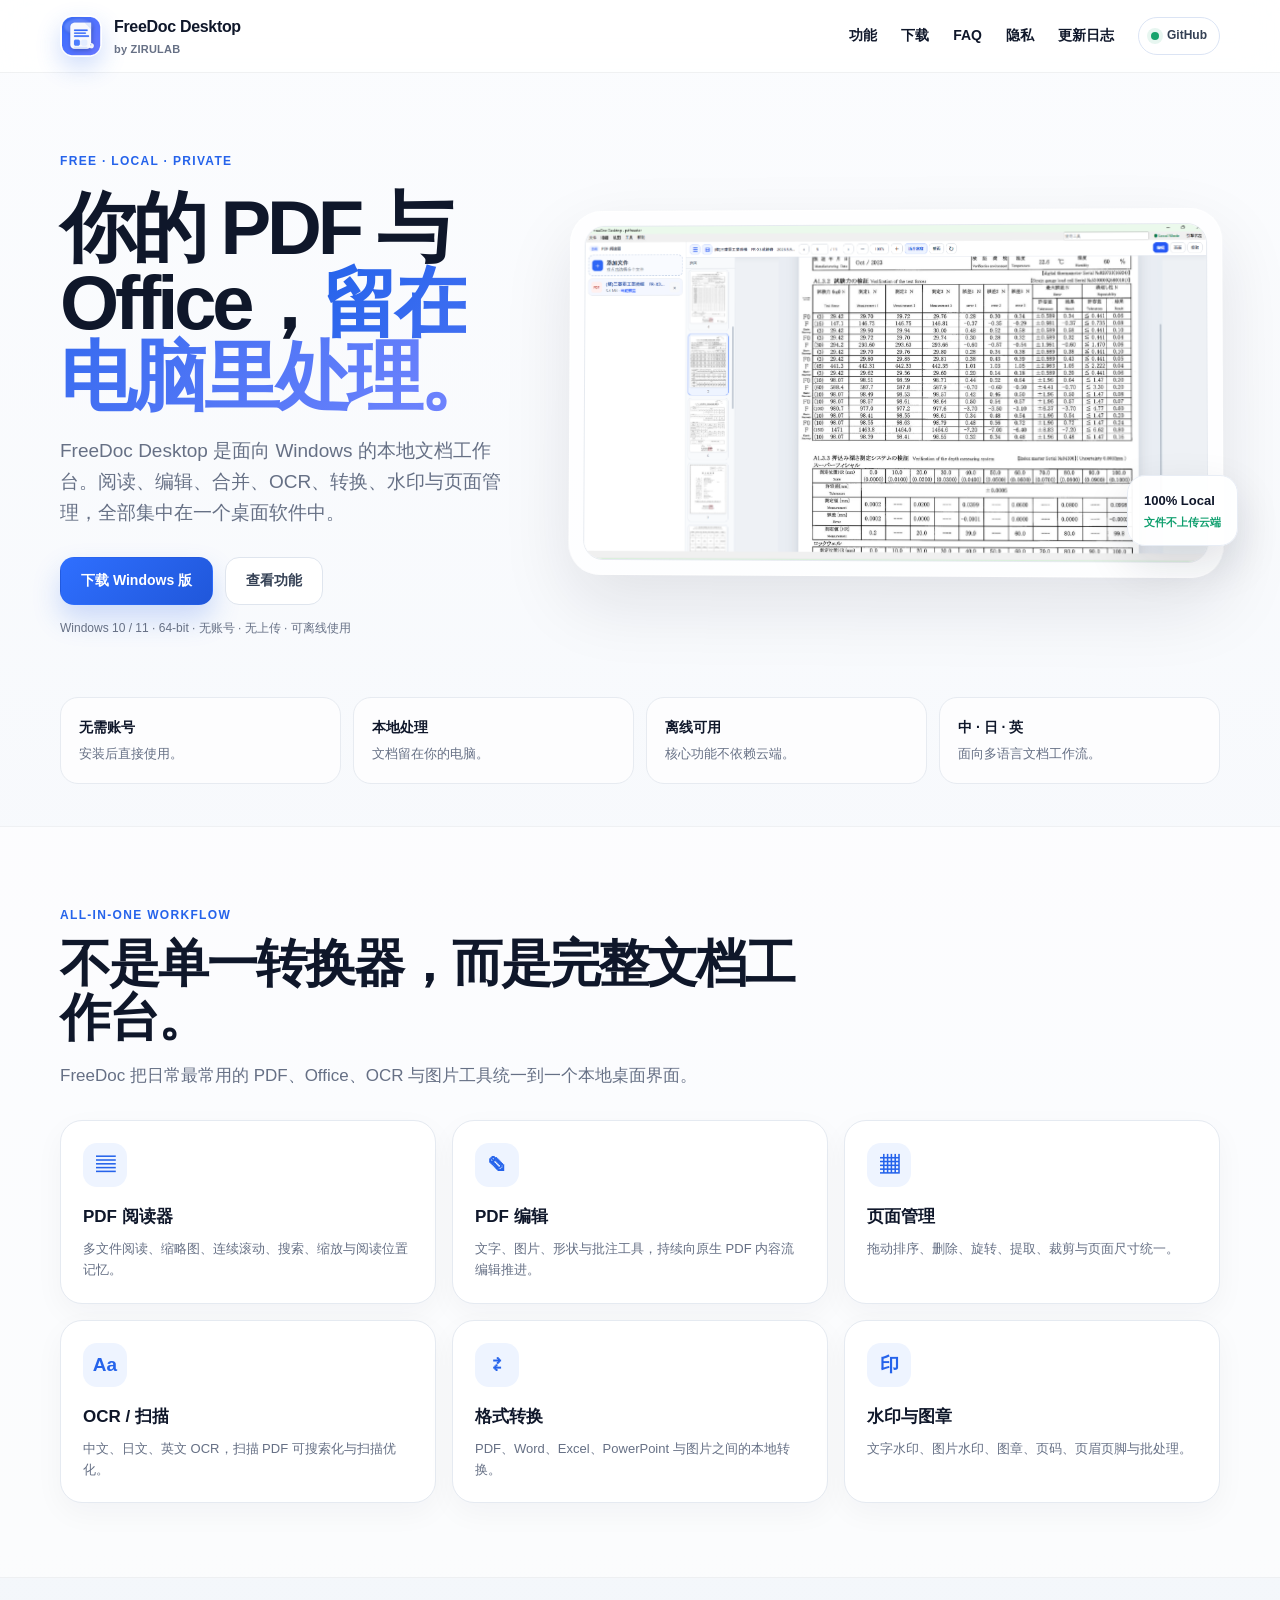
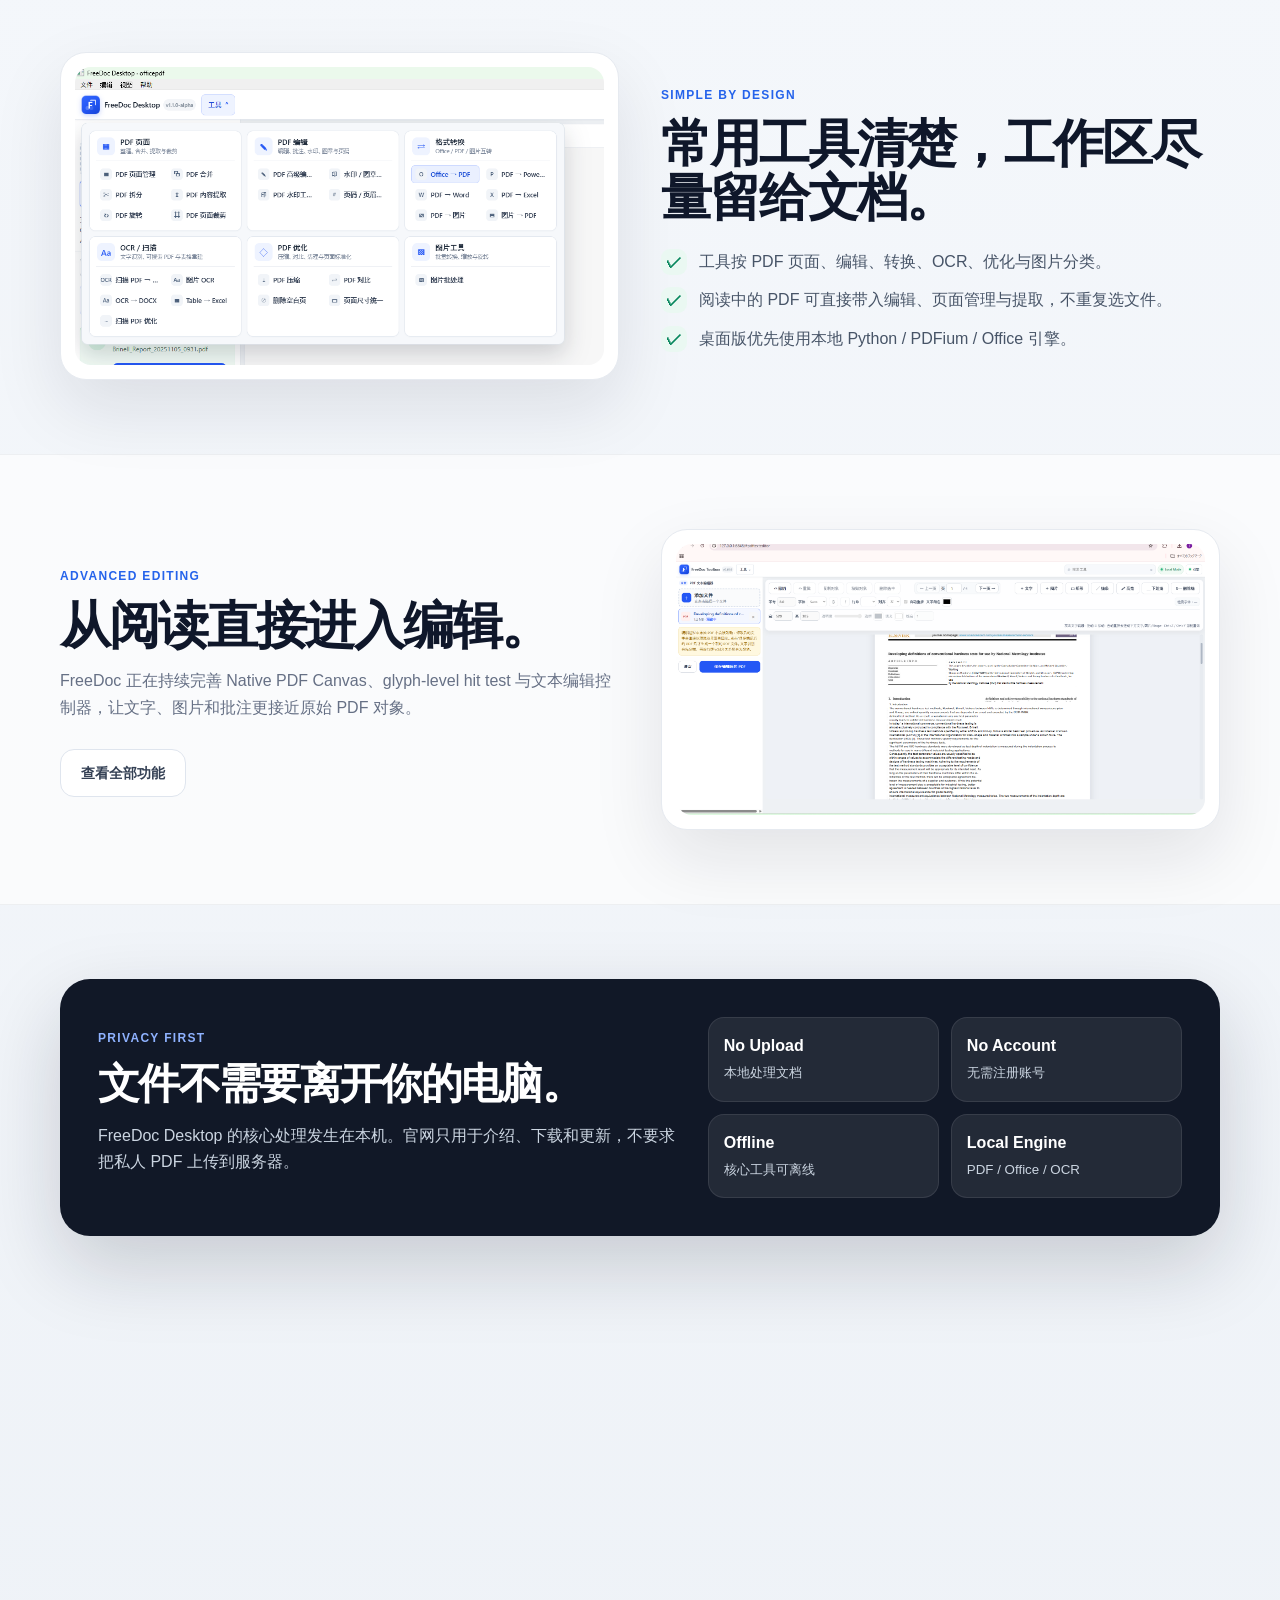
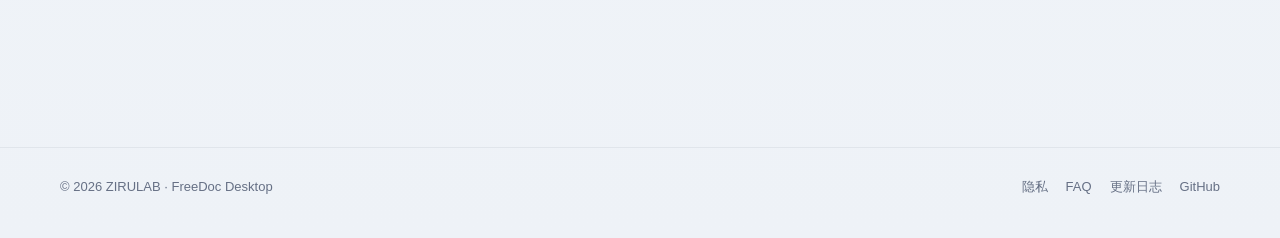
==== index.html @ 07ad7ede "Initial FreeDoc website" ====
<!doctype html><html lang="zh-CN"><head><meta charset="utf-8"><meta name="viewport" content="width=device-width,initial-scale=1"><meta name="description" content="FreeDoc Desktop：免费、本地、离线的 Windows PDF 与 Office 工具箱。No upload, no account, works offline."><meta name="theme-color" content="#2563eb"><title>FreeDoc Desktop — Free · Local · Private</title><link rel="icon" href="assets/img/logo.png"><link rel="stylesheet" href="assets/css/site.css"></head><body>
<nav class="nav"><div class="wrap nav-in"><a class="brand" href="./"><img src="assets/img/logo.png" alt="FreeDoc"><div>FreeDoc Desktop<small class="brand-meta">by ZIRULAB</small></div></a><button class="menu-toggle" data-menu-toggle>菜单</button><div class="nav-links" data-mobile-menu><a href="#features">功能</a><a href="download.html">下载</a><a href="faq.html">FAQ</a><a href="privacy.html">隐私</a><a href="changelog.html">更新日志</a><a class="pill" data-release-url href="#"><span class="dot"></span>GitHub</a></div></div></nav>
<main>
<section class="hero"><div class="wrap hero-grid"><div><div class="eyebrow">Free · Local · Private</div><h1>你的 PDF 与 Office，<span>留在电脑里处理。</span></h1><p>FreeDoc Desktop 是面向 Windows 的本地文档工作台。阅读、编辑、合并、OCR、转换、水印与页面管理，全部集中在一个桌面软件中。</p><div class="actions"><a class="btn primary" data-download-url href="#">下载 Windows 版</a><a class="btn secondary" href="#features">查看功能</a></div><div class="micro">Windows 10 / 11 · 64-bit · 无账号 · 无上传 · 可离线使用</div></div><div class="hero-shot reveal"><div class="shot-shell"><img src="assets/img/reader.png" alt="FreeDoc PDF 阅读器界面"></div><div class="floating">100% Local<span>文件不上传云端</span></div></div></div></section>
<section class="trust"><div class="wrap trust-row"><div class="trust-card"><strong>无需账号</strong><small>安装后直接使用。</small></div><div class="trust-card"><strong>本地处理</strong><small>文档留在你的电脑。</small></div><div class="trust-card"><strong>离线可用</strong><small>核心功能不依赖云端。</small></div><div class="trust-card"><strong>中 · 日 · 英</strong><small>面向多语言文档工作流。</small></div></div></section>
<section class="section alt" id="features"><div class="wrap"><div class="section-head"><div class="eyebrow">All-in-one workflow</div><h2>不是单一转换器，而是完整文档工作台。</h2><p>FreeDoc 把日常最常用的 PDF、Office、OCR 与图片工具统一到一个本地桌面界面。</p></div><div class="feature-grid">
<div class="feature reveal"><div class="icon">▤</div><h3>PDF 阅读器</h3><p>多文件阅读、缩略图、连续滚动、搜索、缩放与阅读位置记忆。</p></div>
<div class="feature reveal"><div class="icon">✎</div><h3>PDF 编辑</h3><p>文字、图片、形状与批注工具，持续向原生 PDF 内容流编辑推进。</p></div>
<div class="feature reveal"><div class="icon">▦</div><h3>页面管理</h3><p>拖动排序、删除、旋转、提取、裁剪与页面尺寸统一。</p></div>
<div class="feature reveal"><div class="icon">Aa</div><h3>OCR / 扫描</h3><p>中文、日文、英文 OCR，扫描 PDF 可搜索化与扫描优化。</p></div>
<div class="feature reveal"><div class="icon">⇄</div><h3>格式转换</h3><p>PDF、Word、Excel、PowerPoint 与图片之间的本地转换。</p></div>
<div class="feature reveal"><div class="icon">印</div><h3>水印与图章</h3><p>文字水印、图片水印、图章、页码、页眉页脚与批处理。</p></div>
</div></div></section>
<section class="section"><div class="wrap split"><div class="screen-card reveal"><img src="assets/img/tools.png" alt="FreeDoc 工具面板"></div><div><div class="eyebrow">Simple by design</div><h2>常用工具清楚，工作区尽量留给文档。</h2><div class="checklist"><div class="check"><b>✓</b><span>工具按 PDF 页面、编辑、转换、OCR、优化与图片分类。</span></div><div class="check"><b>✓</b><span>阅读中的 PDF 可直接带入编辑、页面管理与提取，不重复选文件。</span></div><div class="check"><b>✓</b><span>桌面版优先使用本地 Python / PDFium / Office 引擎。</span></div></div></div></div></section>
<section class="section alt"><div class="wrap split"><div><div class="eyebrow">Advanced editing</div><h2>从阅读直接进入编辑。</h2><p style="color:var(--muted)">FreeDoc 正在持续完善 Native PDF Canvas、glyph-level hit test 与文本编辑控制器，让文字、图片和批注更接近原始 PDF 对象。</p><div class="actions"><a class="btn secondary" href="features.html">查看全部功能</a></div></div><div class="screen-card reveal"><img src="assets/img/editor.png" alt="FreeDoc PDF 编辑器"></div></div></section>
<section class="section"><div class="wrap privacy reveal"><div><div class="eyebrow" style="color:#8fb2ff">Privacy first</div><h2 style="font-size:42px;margin:12px 0">文件不需要离开你的电脑。</h2><p>FreeDoc Desktop 的核心处理发生在本机。官网只用于介绍、下载和更新，不要求把私人 PDF 上传到服务器。</p></div><div class="privacy-grid"><div class="privacy-item"><strong>No Upload</strong><small>本地处理文档</small></div><div class="privacy-item"><strong>No Account</strong><small>无需注册账号</small></div><div class="privacy-item"><strong>Offline</strong><small>核心工具可离线</small></div><div class="privacy-item"><strong>Local Engine</strong><small>PDF / Office / OCR</small></div></div></div></section>
<section class="cta"><div class="wrap"><div class="cta-card reveal"><h2>开始使用 FreeDoc。</h2><p>免费下载 Windows 版本。项目发布在 GitHub，可通过 Releases 获取最新安装程序。</p><div class="actions" style="justify-content:center"><a class="btn primary" data-download-url href="#">下载最新版</a><a class="btn secondary" data-release-url href="#">查看 GitHub Releases</a></div></div></div></section>
</main>
<footer class="footer"><div class="wrap footer-in"><div>© <span data-year></span> ZIRULAB · FreeDoc Desktop</div><div class="footer-links"><a href="privacy.html">隐私</a><a href="faq.html">FAQ</a><a href="changelog.html">更新日志</a><a data-release-url href="#">GitHub</a></div></div></footer><script src="assets/js/config.js"></script><script src="assets/js/site.js"></script></body></html>
---- assets/css/site.css ----
:root{
  --bg:#f5f7fb;--panel:#fff;--ink:#0f172a;--muted:#667085;--line:#e5eaf1;
  --blue:#2563eb;--blue2:#4f7cff;--green:#0f9f6e;--soft:#eef4ff;
  --shadow:0 28px 70px rgba(15,23,42,.10);--radius:28px;
}
*{box-sizing:border-box}html{scroll-behavior:smooth}body{margin:0;font-family:Inter,-apple-system,BlinkMacSystemFont,"Segoe UI","Noto Sans SC","Noto Sans JP",Arial,sans-serif;color:var(--ink);background:linear-gradient(180deg,#fbfcfe 0,#f4f7fb 45%,#eef2f7 100%);line-height:1.65}a{color:inherit;text-decoration:none}img{max-width:100%;display:block}button{font:inherit}.wrap{width:min(1160px,calc(100% - 40px));margin:auto}
.nav{position:sticky;top:0;z-index:30;background:rgba(255,255,255,.82);backdrop-filter:blur(18px);border-bottom:1px solid rgba(15,23,42,.06)}.nav-in{height:72px;display:flex;align-items:center;justify-content:space-between;gap:24px}.brand{display:flex;align-items:center;gap:12px;font-weight:800;letter-spacing:-.02em}.brand img{width:42px;height:42px;border-radius:14px;box-shadow:0 10px 25px rgba(37,99,235,.22)}.brand small{display:block;color:var(--muted);font-weight:600;font-size:11px;letter-spacing:.02em}.nav-links{display:flex;align-items:center;gap:24px;font-size:14px;font-weight:650}.nav-links a:hover{color:var(--blue)}.menu-toggle{display:none;border:1px solid var(--line);background:#fff;border-radius:12px;padding:8px 11px}.pill{display:inline-flex;align-items:center;gap:8px;border:1px solid #dbe4f4;background:rgba(255,255,255,.9);padding:8px 12px;border-radius:999px;font-size:12px;font-weight:750;color:#344054}.dot{width:8px;height:8px;border-radius:50%;background:#16a36c;box-shadow:0 0 0 4px rgba(22,163,108,.10)}
.hero{padding:74px 0 44px}.hero-grid{display:grid;grid-template-columns:minmax(0,.82fr) minmax(520px,1.18fr);gap:52px;align-items:center}.eyebrow{display:inline-flex;align-items:center;gap:8px;color:var(--blue);font-size:12px;font-weight:850;letter-spacing:.11em;text-transform:uppercase}.hero h1{font-size:clamp(48px,6vw,76px);line-height:.98;letter-spacing:-.055em;margin:18px 0 20px}.hero h1 span{background:linear-gradient(135deg,#2563eb,#7586ff);-webkit-background-clip:text;color:transparent}.hero p{font-size:19px;color:var(--muted);max-width:680px}.actions{display:flex;gap:12px;flex-wrap:wrap;margin-top:28px}.btn{display:inline-flex;align-items:center;justify-content:center;min-height:48px;padding:0 20px;border-radius:14px;font-weight:800;font-size:14px;border:1px solid transparent}.btn.primary{color:#fff;background:linear-gradient(135deg,#2f6fff,#2057da);box-shadow:0 14px 28px rgba(37,99,235,.22)}.btn.secondary{background:#fff;border-color:#dfe5ee;color:#344054}.micro{margin-top:14px;color:#667085;font-size:12px}.hero-shot{position:relative}.shot-shell{background:rgba(255,255,255,.75);padding:14px;border-radius:32px;border:1px solid rgba(255,255,255,.92);box-shadow:var(--shadow);transform:perspective(1200px) rotateY(-2deg) rotateX(1deg)}.shot-shell img{border-radius:20px;border:1px solid #e6eaf0}.floating{position:absolute;right:-18px;bottom:30px;background:rgba(255,255,255,.94);border:1px solid #e8edf5;box-shadow:0 18px 45px rgba(15,23,42,.12);border-radius:18px;padding:14px 16px;font-size:13px;font-weight:780}.floating span{display:block;color:var(--green);font-size:11px;margin-top:2px}
.trust{padding:14px 0 42px}.trust-row{display:grid;grid-template-columns:repeat(4,1fr);gap:12px}.trust-card{background:rgba(255,255,255,.72);border:1px solid #e7ebf1;border-radius:18px;padding:18px}.trust-card strong{display:block;font-size:14px}.trust-card small{display:block;color:var(--muted);margin-top:4px}
.section{padding:74px 0}.section.alt{background:rgba(255,255,255,.64);border-block:1px solid rgba(15,23,42,.05)}.section-head{max-width:760px;margin-bottom:30px}.section h2{font-size:clamp(34px,4vw,52px);line-height:1.05;letter-spacing:-.04em;margin:10px 0 12px}.section-head p{color:var(--muted);font-size:17px}.feature-grid{display:grid;grid-template-columns:repeat(3,1fr);gap:16px}.feature{background:#fff;border:1px solid var(--line);border-radius:22px;padding:22px;box-shadow:0 10px 30px rgba(15,23,42,.04)}.icon{width:44px;height:44px;border-radius:14px;display:grid;place-items:center;background:var(--soft);color:var(--blue);font-weight:900;font-size:19px}.feature h3{font-size:17px;margin:16px 0 7px}.feature p{color:var(--muted);font-size:13px;margin:0}.split{display:grid;grid-template-columns:1fr 1fr;gap:42px;align-items:center}.screen-card{background:#fff;border:1px solid #e6eaf0;border-radius:26px;padding:14px;box-shadow:var(--shadow)}.screen-card img{border-radius:16px}.checklist{display:grid;gap:12px;margin-top:24px}.check{display:flex;gap:12px;align-items:flex-start}.check b{width:26px;height:26px;border-radius:9px;background:#eaf8f2;color:#08875d;display:grid;place-items:center;flex:0 0 26px}.check span{color:#475467}.privacy{background:#111827;color:#fff;border-radius:30px;padding:38px;display:grid;grid-template-columns:1.1fr .9fr;gap:30px;align-items:center;box-shadow:0 30px 80px rgba(17,24,39,.18)}.privacy p{color:#cbd5e1}.privacy-grid{display:grid;grid-template-columns:1fr 1fr;gap:12px}.privacy-item{background:rgba(255,255,255,.08);border:1px solid rgba(255,255,255,.09);border-radius:16px;padding:15px}.privacy-item strong{display:block}.privacy-item small{color:#cbd5e1}.cta{padding:76px 0}.cta-card{background:linear-gradient(135deg,#fff 0%,#eff5ff 100%);border:1px solid #dfe8f8;border-radius:32px;padding:48px;text-align:center;box-shadow:var(--shadow)}.cta-card h2{margin:0 0 12px;font-size:44px;letter-spacing:-.04em}.cta-card p{color:var(--muted);max-width:650px;margin:0 auto}.footer{border-top:1px solid rgba(15,23,42,.06);padding:28px 0 40px;color:#667085;font-size:13px}.footer-in{display:flex;justify-content:space-between;gap:20px;flex-wrap:wrap}.footer-links{display:flex;gap:18px;flex-wrap:wrap}
.page-hero{padding:64px 0 28px}.page-hero h1{font-size:52px;letter-spacing:-.045em;margin:10px 0}.page-hero p{font-size:17px;color:var(--muted);max-width:720px}.content-card{background:#fff;border:1px solid var(--line);border-radius:24px;padding:28px;margin:20px 0;box-shadow:0 12px 30px rgba(15,23,42,.04)}.content-card h2{margin-top:0}.content-card h3{margin-top:26px}.content-card p,.content-card li{color:#475467}.faq{display:grid;gap:12px}.faq details{background:#fff;border:1px solid var(--line);border-radius:18px;padding:17px 20px}.faq summary{cursor:pointer;font-weight:800}.faq p{color:var(--muted)}.download-box{display:grid;grid-template-columns:1fr auto;gap:24px;align-items:center;background:#fff;border:1px solid var(--line);border-radius:24px;padding:26px}.version{font-size:13px;color:var(--muted)}.code{font-family:ui-monospace,SFMono-Regular,Consolas,monospace;background:#111827;color:#d7e3ff;border-radius:14px;padding:16px;overflow:auto}.notice{border-left:4px solid #2563eb;background:#eff5ff;padding:14px 16px;border-radius:0 12px 12px 0;color:#344054}.reveal{opacity:0;transform:translateY(16px);transition:.55s ease}.reveal.visible{opacity:1;transform:none}
@media(max-width:920px){.hero-grid,.split,.privacy{grid-template-columns:1fr}.hero-shot{order:-1}.feature-grid{grid-template-columns:1fr 1fr}.trust-row{grid-template-columns:1fr 1fr}.nav-links{display:none;position:absolute;top:72px;left:20px;right:20px;background:#fff;border:1px solid var(--line);border-radius:18px;padding:16px;box-shadow:var(--shadow);flex-direction:column;align-items:stretch}.nav-links.open{display:flex}.menu-toggle{display:block}.floating{right:10px}.download-box{grid-template-columns:1fr}}
@media(max-width:580px){.wrap{width:min(100% - 26px,1160px)}.hero{padding-top:42px}.hero-grid{grid-template-columns:1fr;gap:28px}.hero h1{font-size:48px}.feature-grid,.trust-row,.privacy-grid{grid-template-columns:1fr}.section{padding:52px 0}.cta-card{padding:32px 20px}.cta-card h2{font-size:34px}.brand .brand-meta{display:none}}
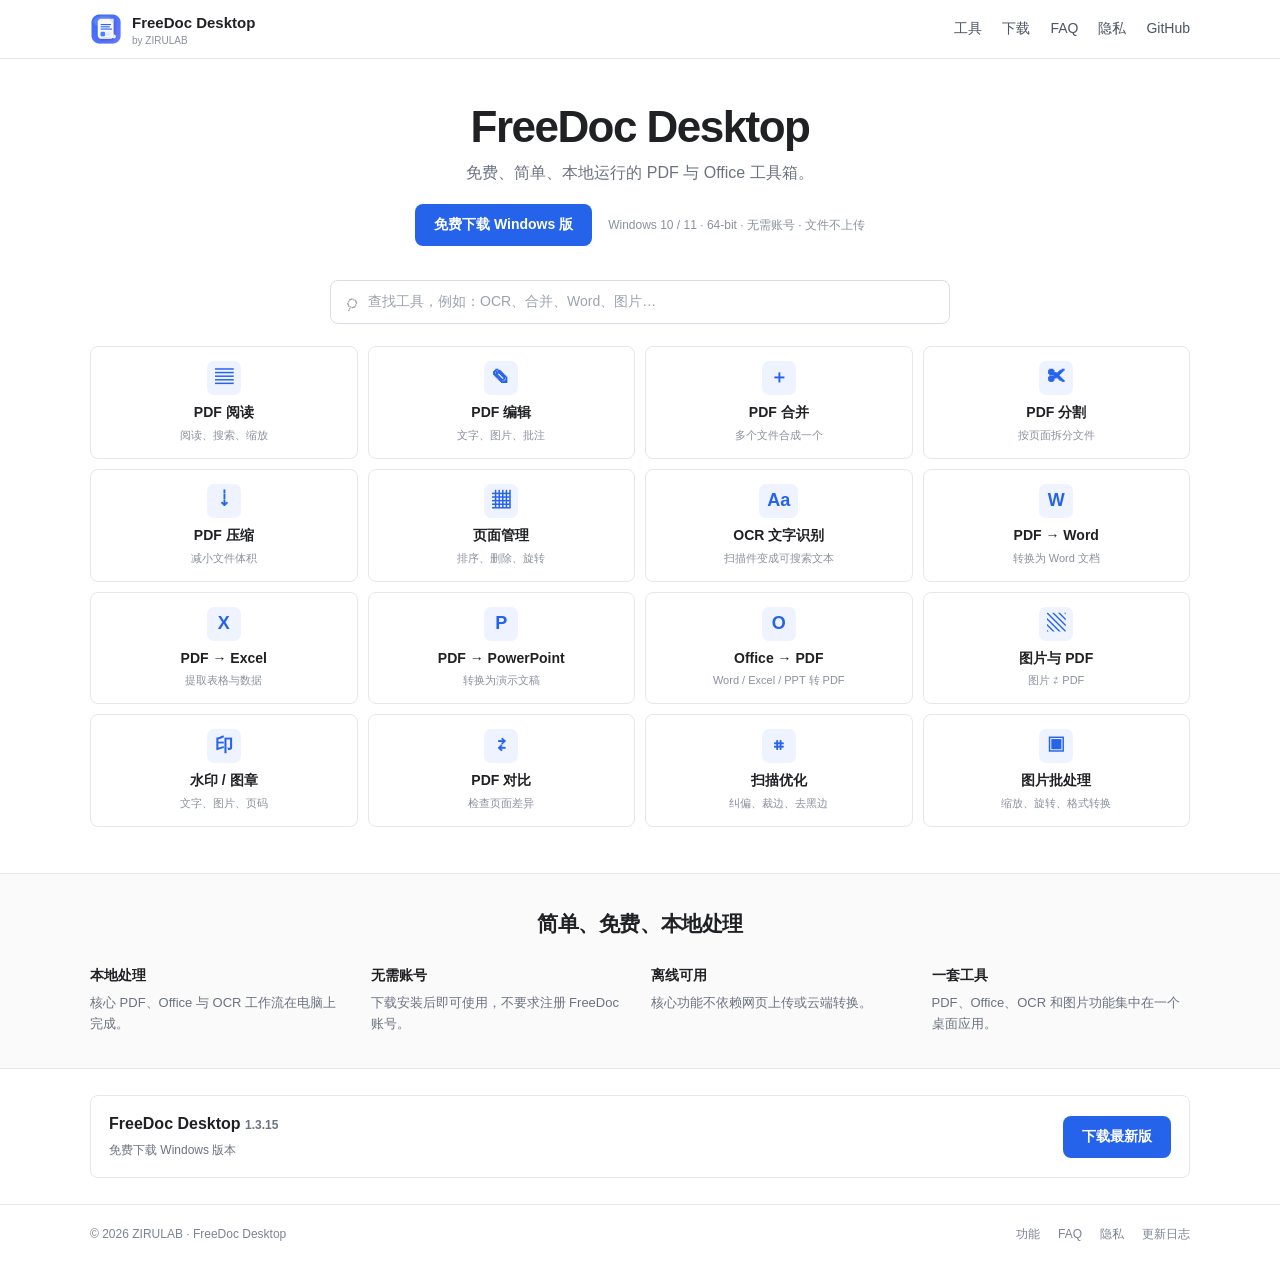
==== commit 7f0242b9: "Revise index.html structure and content Updated HTML structure and content for FreeDoc Desktop page," ====
--- a/index.html
+++ b/index.html
@@ -1,19 +1,26 @@
-<!doctype html><html lang="zh-CN"><head><meta charset="utf-8"><meta name="viewport" content="width=device-width,initial-scale=1"><meta name="description" content="FreeDoc Desktop：免费、本地、离线的 Windows PDF 与 Office 工具箱。No upload, no account, works offline."><meta name="theme-color" content="#2563eb"><title>FreeDoc Desktop — Free · Local · Private</title><link rel="icon" href="assets/img/logo.png"><link rel="stylesheet" href="assets/css/site.css"></head><body>
-<nav class="nav"><div class="wrap nav-in"><a class="brand" href="./"><img src="assets/img/logo.png" alt="FreeDoc"><div>FreeDoc Desktop<small class="brand-meta">by ZIRULAB</small></div></a><button class="menu-toggle" data-menu-toggle>菜单</button><div class="nav-links" data-mobile-menu><a href="#features">功能</a><a href="download.html">下载</a><a href="faq.html">FAQ</a><a href="privacy.html">隐私</a><a href="changelog.html">更新日志</a><a class="pill" data-release-url href="#"><span class="dot"></span>GitHub</a></div></div></nav>
+<!doctype html><html lang="zh-CN"><head><meta charset="utf-8"><meta name="viewport" content="width=device-width,initial-scale=1"><meta name="description" content="FreeDoc Desktop：免费、本地、离线的 Windows PDF 与 Office 工具箱。"><meta name="theme-color" content="#ffffff"><title>FreeDoc Desktop — 免费本地文档工具箱</title><link rel="icon" href="assets/img/logo.png"><link rel="stylesheet" href="assets/css/site.css"></head><body>
+<nav class="nav"><div class="wrap nav-in"><a class="brand" href="./"><img src="assets/img/logo.png" alt="FreeDoc"><div>FreeDoc Desktop<small>by ZIRULAB</small></div></a><button class="menu-toggle" data-menu-toggle>菜单</button><div class="nav-links" data-mobile-menu><a href="#tools">工具</a><a href="download.html">下载</a><a href="faq.html">FAQ</a><a href="privacy.html">隐私</a><a data-release-url href="#">GitHub</a></div></div></nav>
 <main>
-<section class="hero"><div class="wrap hero-grid"><div><div class="eyebrow">Free · Local · Private</div><h1>你的 PDF 与 Office，<span>留在电脑里处理。</span></h1><p>FreeDoc Desktop 是面向 Windows 的本地文档工作台。阅读、编辑、合并、OCR、转换、水印与页面管理，全部集中在一个桌面软件中。</p><div class="actions"><a class="btn primary" data-download-url href="#">下载 Windows 版</a><a class="btn secondary" href="#features">查看功能</a></div><div class="micro">Windows 10 / 11 · 64-bit · 无账号 · 无上传 · 可离线使用</div></div><div class="hero-shot reveal"><div class="shot-shell"><img src="assets/img/reader.png" alt="FreeDoc PDF 阅读器界面"></div><div class="floating">100% Local<span>文件不上传云端</span></div></div></div></section>
-<section class="trust"><div class="wrap trust-row"><div class="trust-card"><strong>无需账号</strong><small>安装后直接使用。</small></div><div class="trust-card"><strong>本地处理</strong><small>文档留在你的电脑。</small></div><div class="trust-card"><strong>离线可用</strong><small>核心功能不依赖云端。</small></div><div class="trust-card"><strong>中 · 日 · 英</strong><small>面向多语言文档工作流。</small></div></div></section>
-<section class="section alt" id="features"><div class="wrap"><div class="section-head"><div class="eyebrow">All-in-one workflow</div><h2>不是单一转换器，而是完整文档工作台。</h2><p>FreeDoc 把日常最常用的 PDF、Office、OCR 与图片工具统一到一个本地桌面界面。</p></div><div class="feature-grid">
-<div class="feature reveal"><div class="icon">▤</div><h3>PDF 阅读器</h3><p>多文件阅读、缩略图、连续滚动、搜索、缩放与阅读位置记忆。</p></div>
-<div class="feature reveal"><div class="icon">✎</div><h3>PDF 编辑</h3><p>文字、图片、形状与批注工具，持续向原生 PDF 内容流编辑推进。</p></div>
-<div class="feature reveal"><div class="icon">▦</div><h3>页面管理</h3><p>拖动排序、删除、旋转、提取、裁剪与页面尺寸统一。</p></div>
-<div class="feature reveal"><div class="icon">Aa</div><h3>OCR / 扫描</h3><p>中文、日文、英文 OCR，扫描 PDF 可搜索化与扫描优化。</p></div>
-<div class="feature reveal"><div class="icon">⇄</div><h3>格式转换</h3><p>PDF、Word、Excel、PowerPoint 与图片之间的本地转换。</p></div>
-<div class="feature reveal"><div class="icon">印</div><h3>水印与图章</h3><p>文字水印、图片水印、图章、页码、页眉页脚与批处理。</p></div>
-</div></div></section>
-<section class="section"><div class="wrap split"><div class="screen-card reveal"><img src="assets/img/tools.png" alt="FreeDoc 工具面板"></div><div><div class="eyebrow">Simple by design</div><h2>常用工具清楚，工作区尽量留给文档。</h2><div class="checklist"><div class="check"><b>✓</b><span>工具按 PDF 页面、编辑、转换、OCR、优化与图片分类。</span></div><div class="check"><b>✓</b><span>阅读中的 PDF 可直接带入编辑、页面管理与提取，不重复选文件。</span></div><div class="check"><b>✓</b><span>桌面版优先使用本地 Python / PDFium / Office 引擎。</span></div></div></div></div></section>
-<section class="section alt"><div class="wrap split"><div><div class="eyebrow">Advanced editing</div><h2>从阅读直接进入编辑。</h2><p style="color:var(--muted)">FreeDoc 正在持续完善 Native PDF Canvas、glyph-level hit test 与文本编辑控制器，让文字、图片和批注更接近原始 PDF 对象。</p><div class="actions"><a class="btn secondary" href="features.html">查看全部功能</a></div></div><div class="screen-card reveal"><img src="assets/img/editor.png" alt="FreeDoc PDF 编辑器"></div></div></section>
-<section class="section"><div class="wrap privacy reveal"><div><div class="eyebrow" style="color:#8fb2ff">Privacy first</div><h2 style="font-size:42px;margin:12px 0">文件不需要离开你的电脑。</h2><p>FreeDoc Desktop 的核心处理发生在本机。官网只用于介绍、下载和更新，不要求把私人 PDF 上传到服务器。</p></div><div class="privacy-grid"><div class="privacy-item"><strong>No Upload</strong><small>本地处理文档</small></div><div class="privacy-item"><strong>No Account</strong><small>无需注册账号</small></div><div class="privacy-item"><strong>Offline</strong><small>核心工具可离线</small></div><div class="privacy-item"><strong>Local Engine</strong><small>PDF / Office / OCR</small></div></div></div></section>
-<section class="cta"><div class="wrap"><div class="cta-card reveal"><h2>开始使用 FreeDoc。</h2><p>免费下载 Windows 版本。项目发布在 GitHub，可通过 Releases 获取最新安装程序。</p><div class="actions" style="justify-content:center"><a class="btn primary" data-download-url href="#">下载最新版</a><a class="btn secondary" data-release-url href="#">查看 GitHub Releases</a></div></div></div></section>
+<section class="simple-hero"><div class="wrap"><h1>FreeDoc Desktop</h1><p>免费、简单、本地运行的 PDF 与 Office 工具箱。</p><div class="hero-actions"><a class="btn primary" data-download-url href="#">免费下载 Windows 版</a><span>Windows 10 / 11 · 64-bit · 无需账号 · 文件不上传</span></div></div></section>
+<section class="tools-section" id="tools"><div class="wrap"><div class="tool-search"><span>⌕</span><input id="toolSearch" type="search" placeholder="查找工具，例如：OCR、合并、Word、图片…" aria-label="查找工具"></div><div class="tool-grid" id="toolGrid">
+<a class="tool-card" href="features.html" data-tool="pdf 阅读 阅读器 预览"><div class="tool-icon">▤</div><strong>PDF 阅读</strong><small>阅读、搜索、缩放</small></a>
+<a class="tool-card" href="features.html" data-tool="pdf 编辑 文字 图片 批注"><div class="tool-icon">✎</div><strong>PDF 编辑</strong><small>文字、图片、批注</small></a>
+<a class="tool-card" href="features.html" data-tool="pdf 合并 merge"><div class="tool-icon">＋</div><strong>PDF 合并</strong><small>多个文件合成一个</small></a>
+<a class="tool-card" href="features.html" data-tool="pdf 分割 split"><div class="tool-icon">✂</div><strong>PDF 分割</strong><small>按页面拆分文件</small></a>
+<a class="tool-card" href="features.html" data-tool="pdf 压缩 compress"><div class="tool-icon">⇣</div><strong>PDF 压缩</strong><small>减小文件体积</small></a>
+<a class="tool-card" href="features.html" data-tool="页面 排序 删除 旋转 提取 裁剪"><div class="tool-icon">▦</div><strong>页面管理</strong><small>排序、删除、旋转</small></a>
+<a class="tool-card" href="features.html" data-tool="ocr 扫描 识别 中文 日文 英文"><div class="tool-icon">Aa</div><strong>OCR 文字识别</strong><small>扫描件变成可搜索文本</small></a>
+<a class="tool-card" href="features.html" data-tool="pdf word docx 转换"><div class="tool-icon">W</div><strong>PDF → Word</strong><small>转换为 Word 文档</small></a>
+<a class="tool-card" href="features.html" data-tool="pdf excel xlsx 表格 转换"><div class="tool-icon">X</div><strong>PDF → Excel</strong><small>提取表格与数据</small></a>
+<a class="tool-card" href="features.html" data-tool="pdf powerpoint ppt pptx 转换"><div class="tool-icon">P</div><strong>PDF → PowerPoint</strong><small>转换为演示文稿</small></a>
+<a class="tool-card" href="features.html" data-tool="office pdf word excel powerpoint 转换"><div class="tool-icon">O</div><strong>Office → PDF</strong><small>Word / Excel / PPT 转 PDF</small></a>
+<a class="tool-card" href="features.html" data-tool="图片 pdf image jpg png 转换"><div class="tool-icon">▧</div><strong>图片与 PDF</strong><small>图片 ⇄ PDF</small></a>
+<a class="tool-card" href="features.html" data-tool="水印 图章 页码 页眉 页脚 watermark"><div class="tool-icon">印</div><strong>水印 / 图章</strong><small>文字、图片、页码</small></a>
+<a class="tool-card" href="features.html" data-tool="pdf 对比 compare 差异"><div class="tool-icon">⇄</div><strong>PDF 对比</strong><small>检查页面差异</small></a>
+<a class="tool-card" href="features.html" data-tool="扫描 纠偏 裁边 黑边 优化"><div class="tool-icon">⌗</div><strong>扫描优化</strong><small>纠偏、裁边、去黑边</small></a>
+<a class="tool-card" href="features.html" data-tool="图片 批处理 缩放 旋转 格式"><div class="tool-icon">▣</div><strong>图片批处理</strong><small>缩放、旋转、格式转换</small></a>
+</div><p class="no-results" id="noResults" hidden>没有找到匹配的工具。</p></div></section>
+<section class="info-section"><div class="wrap"><h2>简单、免费、本地处理</h2><div class="info-grid"><div><strong>本地处理</strong><p>核心 PDF、Office 与 OCR 工作流在电脑上完成。</p></div><div><strong>无需账号</strong><p>下载安装后即可使用，不要求注册 FreeDoc 账号。</p></div><div><strong>离线可用</strong><p>核心功能不依赖网页上传或云端转换。</p></div><div><strong>一套工具</strong><p>PDF、Office、OCR 和图片功能集中在一个桌面应用。</p></div></div></div></section>
+<section class="download-strip"><div class="wrap"><div><strong>FreeDoc Desktop <span data-version></span></strong><span>免费下载 Windows 版本</span></div><a class="btn primary" data-download-url href="#">下载最新版</a></div></section>
 </main>
-<footer class="footer"><div class="wrap footer-in"><div>© <span data-year></span> ZIRULAB · FreeDoc Desktop</div><div class="footer-links"><a href="privacy.html">隐私</a><a href="faq.html">FAQ</a><a href="changelog.html">更新日志</a><a data-release-url href="#">GitHub</a></div></div></footer><script src="assets/js/config.js"></script><script src="assets/js/site.js"></script></body></html>
+<footer class="footer"><div class="wrap footer-in"><div>© <span data-year></span> ZIRULAB · FreeDoc Desktop</div><div class="footer-links"><a href="features.html">功能</a><a href="faq.html">FAQ</a><a href="privacy.html">隐私</a><a href="changelog.html">更新日志</a></div></div></footer><script src="assets/js/config.js"></script><script src="assets/js/site.js"></script></body></html>
--- a/assets/css/site.css
+++ b/assets/css/site.css
@@ -1,13 +1,10 @@
-:root{
-  --bg:#f5f7fb;--panel:#fff;--ink:#0f172a;--muted:#667085;--line:#e5eaf1;
-  --blue:#2563eb;--blue2:#4f7cff;--green:#0f9f6e;--soft:#eef4ff;
-  --shadow:0 28px 70px rgba(15,23,42,.10);--radius:28px;
-}
-*{box-sizing:border-box}html{scroll-behavior:smooth}body{margin:0;font-family:Inter,-apple-system,BlinkMacSystemFont,"Segoe UI","Noto Sans SC","Noto Sans JP",Arial,sans-serif;color:var(--ink);background:linear-gradient(180deg,#fbfcfe 0,#f4f7fb 45%,#eef2f7 100%);line-height:1.65}a{color:inherit;text-decoration:none}img{max-width:100%;display:block}button{font:inherit}.wrap{width:min(1160px,calc(100% - 40px));margin:auto}
-.nav{position:sticky;top:0;z-index:30;background:rgba(255,255,255,.82);backdrop-filter:blur(18px);border-bottom:1px solid rgba(15,23,42,.06)}.nav-in{height:72px;display:flex;align-items:center;justify-content:space-between;gap:24px}.brand{display:flex;align-items:center;gap:12px;font-weight:800;letter-spacing:-.02em}.brand img{width:42px;height:42px;border-radius:14px;box-shadow:0 10px 25px rgba(37,99,235,.22)}.brand small{display:block;color:var(--muted);font-weight:600;font-size:11px;letter-spacing:.02em}.nav-links{display:flex;align-items:center;gap:24px;font-size:14px;font-weight:650}.nav-links a:hover{color:var(--blue)}.menu-toggle{display:none;border:1px solid var(--line);background:#fff;border-radius:12px;padding:8px 11px}.pill{display:inline-flex;align-items:center;gap:8px;border:1px solid #dbe4f4;background:rgba(255,255,255,.9);padding:8px 12px;border-radius:999px;font-size:12px;font-weight:750;color:#344054}.dot{width:8px;height:8px;border-radius:50%;background:#16a36c;box-shadow:0 0 0 4px rgba(22,163,108,.10)}
-.hero{padding:74px 0 44px}.hero-grid{display:grid;grid-template-columns:minmax(0,.82fr) minmax(520px,1.18fr);gap:52px;align-items:center}.eyebrow{display:inline-flex;align-items:center;gap:8px;color:var(--blue);font-size:12px;font-weight:850;letter-spacing:.11em;text-transform:uppercase}.hero h1{font-size:clamp(48px,6vw,76px);line-height:.98;letter-spacing:-.055em;margin:18px 0 20px}.hero h1 span{background:linear-gradient(135deg,#2563eb,#7586ff);-webkit-background-clip:text;color:transparent}.hero p{font-size:19px;color:var(--muted);max-width:680px}.actions{display:flex;gap:12px;flex-wrap:wrap;margin-top:28px}.btn{display:inline-flex;align-items:center;justify-content:center;min-height:48px;padding:0 20px;border-radius:14px;font-weight:800;font-size:14px;border:1px solid transparent}.btn.primary{color:#fff;background:linear-gradient(135deg,#2f6fff,#2057da);box-shadow:0 14px 28px rgba(37,99,235,.22)}.btn.secondary{background:#fff;border-color:#dfe5ee;color:#344054}.micro{margin-top:14px;color:#667085;font-size:12px}.hero-shot{position:relative}.shot-shell{background:rgba(255,255,255,.75);padding:14px;border-radius:32px;border:1px solid rgba(255,255,255,.92);box-shadow:var(--shadow);transform:perspective(1200px) rotateY(-2deg) rotateX(1deg)}.shot-shell img{border-radius:20px;border:1px solid #e6eaf0}.floating{position:absolute;right:-18px;bottom:30px;background:rgba(255,255,255,.94);border:1px solid #e8edf5;box-shadow:0 18px 45px rgba(15,23,42,.12);border-radius:18px;padding:14px 16px;font-size:13px;font-weight:780}.floating span{display:block;color:var(--green);font-size:11px;margin-top:2px}
-.trust{padding:14px 0 42px}.trust-row{display:grid;grid-template-columns:repeat(4,1fr);gap:12px}.trust-card{background:rgba(255,255,255,.72);border:1px solid #e7ebf1;border-radius:18px;padding:18px}.trust-card strong{display:block;font-size:14px}.trust-card small{display:block;color:var(--muted);margin-top:4px}
-.section{padding:74px 0}.section.alt{background:rgba(255,255,255,.64);border-block:1px solid rgba(15,23,42,.05)}.section-head{max-width:760px;margin-bottom:30px}.section h2{font-size:clamp(34px,4vw,52px);line-height:1.05;letter-spacing:-.04em;margin:10px 0 12px}.section-head p{color:var(--muted);font-size:17px}.feature-grid{display:grid;grid-template-columns:repeat(3,1fr);gap:16px}.feature{background:#fff;border:1px solid var(--line);border-radius:22px;padding:22px;box-shadow:0 10px 30px rgba(15,23,42,.04)}.icon{width:44px;height:44px;border-radius:14px;display:grid;place-items:center;background:var(--soft);color:var(--blue);font-weight:900;font-size:19px}.feature h3{font-size:17px;margin:16px 0 7px}.feature p{color:var(--muted);font-size:13px;margin:0}.split{display:grid;grid-template-columns:1fr 1fr;gap:42px;align-items:center}.screen-card{background:#fff;border:1px solid #e6eaf0;border-radius:26px;padding:14px;box-shadow:var(--shadow)}.screen-card img{border-radius:16px}.checklist{display:grid;gap:12px;margin-top:24px}.check{display:flex;gap:12px;align-items:flex-start}.check b{width:26px;height:26px;border-radius:9px;background:#eaf8f2;color:#08875d;display:grid;place-items:center;flex:0 0 26px}.check span{color:#475467}.privacy{background:#111827;color:#fff;border-radius:30px;padding:38px;display:grid;grid-template-columns:1.1fr .9fr;gap:30px;align-items:center;box-shadow:0 30px 80px rgba(17,24,39,.18)}.privacy p{color:#cbd5e1}.privacy-grid{display:grid;grid-template-columns:1fr 1fr;gap:12px}.privacy-item{background:rgba(255,255,255,.08);border:1px solid rgba(255,255,255,.09);border-radius:16px;padding:15px}.privacy-item strong{display:block}.privacy-item small{color:#cbd5e1}.cta{padding:76px 0}.cta-card{background:linear-gradient(135deg,#fff 0%,#eff5ff 100%);border:1px solid #dfe8f8;border-radius:32px;padding:48px;text-align:center;box-shadow:var(--shadow)}.cta-card h2{margin:0 0 12px;font-size:44px;letter-spacing:-.04em}.cta-card p{color:var(--muted);max-width:650px;margin:0 auto}.footer{border-top:1px solid rgba(15,23,42,.06);padding:28px 0 40px;color:#667085;font-size:13px}.footer-in{display:flex;justify-content:space-between;gap:20px;flex-wrap:wrap}.footer-links{display:flex;gap:18px;flex-wrap:wrap}
-.page-hero{padding:64px 0 28px}.page-hero h1{font-size:52px;letter-spacing:-.045em;margin:10px 0}.page-hero p{font-size:17px;color:var(--muted);max-width:720px}.content-card{background:#fff;border:1px solid var(--line);border-radius:24px;padding:28px;margin:20px 0;box-shadow:0 12px 30px rgba(15,23,42,.04)}.content-card h2{margin-top:0}.content-card h3{margin-top:26px}.content-card p,.content-card li{color:#475467}.faq{display:grid;gap:12px}.faq details{background:#fff;border:1px solid var(--line);border-radius:18px;padding:17px 20px}.faq summary{cursor:pointer;font-weight:800}.faq p{color:var(--muted)}.download-box{display:grid;grid-template-columns:1fr auto;gap:24px;align-items:center;background:#fff;border:1px solid var(--line);border-radius:24px;padding:26px}.version{font-size:13px;color:var(--muted)}.code{font-family:ui-monospace,SFMono-Regular,Consolas,monospace;background:#111827;color:#d7e3ff;border-radius:14px;padding:16px;overflow:auto}.notice{border-left:4px solid #2563eb;background:#eff5ff;padding:14px 16px;border-radius:0 12px 12px 0;color:#344054}.reveal{opacity:0;transform:translateY(16px);transition:.55s ease}.reveal.visible{opacity:1;transform:none}
-@media(max-width:920px){.hero-grid,.split,.privacy{grid-template-columns:1fr}.hero-shot{order:-1}.feature-grid{grid-template-columns:1fr 1fr}.trust-row{grid-template-columns:1fr 1fr}.nav-links{display:none;position:absolute;top:72px;left:20px;right:20px;background:#fff;border:1px solid var(--line);border-radius:18px;padding:16px;box-shadow:var(--shadow);flex-direction:column;align-items:stretch}.nav-links.open{display:flex}.menu-toggle{display:block}.floating{right:10px}.download-box{grid-template-columns:1fr}}
-@media(max-width:580px){.wrap{width:min(100% - 26px,1160px)}.hero{padding-top:42px}.hero-grid{grid-template-columns:1fr;gap:28px}.hero h1{font-size:48px}.feature-grid,.trust-row,.privacy-grid{grid-template-columns:1fr}.section{padding:52px 0}.cta-card{padding:32px 20px}.cta-card h2{font-size:34px}.brand .brand-meta{display:none}}
+:root{--bg:#f7f8fa;--panel:#fff;--ink:#202124;--muted:#6b7280;--line:#e5e7eb;--blue:#2563eb;--blue-dark:#1d4ed8;--soft:#f3f6fb;--radius:12px}
+*{box-sizing:border-box}html{scroll-behavior:smooth}body{margin:0;font-family:Inter,-apple-system,BlinkMacSystemFont,"Segoe UI","Noto Sans SC","Noto Sans JP",Arial,sans-serif;color:var(--ink);background:#fff;line-height:1.55}a{color:inherit;text-decoration:none}img{max-width:100%;display:block}button,input{font:inherit}.wrap{width:min(1100px,calc(100% - 32px));margin:auto}
+.nav{background:#fff;border-bottom:1px solid var(--line)}.nav-in{height:58px;display:flex;align-items:center;justify-content:space-between;gap:24px}.brand{display:flex;align-items:center;gap:10px;font-weight:700;font-size:15px}.brand img{width:32px;height:32px;border-radius:7px}.brand small{display:block;color:#8a919e;font-weight:500;font-size:10px;line-height:1.2}.nav-links{display:flex;align-items:center;gap:20px;font-size:14px;color:#4b5563}.nav-links a:hover{color:var(--blue)}.menu-toggle{display:none;border:1px solid var(--line);background:#fff;border-radius:8px;padding:7px 10px;color:#4b5563}
+.simple-hero{text-align:center;padding:44px 0 28px}.simple-hero h1{font-size:clamp(32px,4.5vw,44px);line-height:1.1;letter-spacing:-.035em;margin:0 0 10px}.simple-hero p{margin:0;color:var(--muted);font-size:16px}.hero-actions{margin-top:18px;display:flex;justify-content:center;align-items:center;gap:16px;flex-wrap:wrap}.hero-actions span{font-size:12px;color:#8a919e}.btn{display:inline-flex;align-items:center;justify-content:center;min-height:42px;padding:0 18px;border-radius:8px;font-weight:700;font-size:14px;border:1px solid transparent}.btn.primary{color:#fff;background:var(--blue)}.btn.primary:hover{background:var(--blue-dark)}.btn.secondary{background:#fff;border-color:var(--line);color:#374151}
+.tools-section{padding:6px 0 46px}.tool-search{max-width:620px;margin:0 auto 22px;height:44px;border:1px solid #d9dde5;border-radius:8px;background:#fff;display:flex;align-items:center;gap:10px;padding:0 14px}.tool-search:focus-within{border-color:#9db8f4;box-shadow:0 0 0 3px rgba(37,99,235,.08)}.tool-search span{font-size:22px;color:#9ca3af;transform:rotate(-20deg)}.tool-search input{border:0;outline:0;width:100%;font-size:14px;color:#374151;background:transparent}.tool-search input::placeholder{color:#9ca3af}.tool-grid{display:grid;grid-template-columns:repeat(4,1fr);gap:10px}.tool-card{min-height:112px;border:1px solid var(--line);border-radius:8px;background:#fff;padding:14px 12px;text-align:center;display:flex;flex-direction:column;align-items:center;justify-content:center;transition:.15s ease}.tool-card:hover{border-color:#b8c9ee;background:#fafcff}.tool-icon{height:34px;min-width:34px;padding:0 8px;border-radius:7px;display:grid;place-items:center;background:#eef3ff;color:var(--blue);font-size:18px;font-weight:800;margin-bottom:7px}.tool-card strong{font-size:14px}.tool-card small{display:block;margin-top:3px;color:#8a919e;font-size:11px}.no-results{text-align:center;color:var(--muted);padding:28px}
+.info-section{background:#fafafa;border-block:1px solid var(--line);padding:34px 0}.info-section h2{text-align:center;font-size:21px;margin:0 0 22px;letter-spacing:-.02em}.info-grid{display:grid;grid-template-columns:repeat(4,1fr);gap:22px}.info-grid strong{font-size:14px}.info-grid p{font-size:13px;color:var(--muted);margin:6px 0 0}.download-strip{padding:26px 0}.download-strip .wrap{display:flex;align-items:center;justify-content:space-between;gap:20px;border:1px solid var(--line);border-radius:8px;padding:16px 18px}.download-strip strong{display:block;font-size:16px}.download-strip span{font-size:12px;color:var(--muted)}
+.footer{border-top:1px solid var(--line);padding:20px 0 26px;color:#7b8492;font-size:12px}.footer-in{display:flex;justify-content:space-between;gap:20px;flex-wrap:wrap}.footer-links{display:flex;gap:18px;flex-wrap:wrap}.footer a:hover{color:var(--blue)}
+.page-hero{padding:36px 0 16px}.page-hero .eyebrow{display:none}.page-hero h1{font-size:30px;letter-spacing:-.03em;margin:0 0 8px}.page-hero p{font-size:15px;color:var(--muted);max-width:720px;margin:0}.feature-grid{display:grid;grid-template-columns:repeat(4,1fr);gap:10px}.feature{background:#fff;border:1px solid var(--line);border-radius:8px;padding:15px;text-align:center}.icon{height:36px;min-width:36px;width:max-content;padding:0 8px;margin:0 auto 9px;border-radius:8px;display:grid;place-items:center;background:#eef3ff;color:var(--blue);font-weight:800;font-size:17px}.feature h3{font-size:14px;margin:0 0 5px}.feature p{color:var(--muted);font-size:12px;margin:0}.section{padding:42px 0}.screen-card{background:#fff;border:1px solid var(--line);border-radius:10px;padding:10px}.screen-card img{border-radius:5px}.content-card{background:#fff;border:1px solid var(--line);border-radius:8px;padding:20px;margin:12px 0}.content-card h2{font-size:19px;margin:0 0 10px}.content-card h3{margin-top:22px}.content-card p,.content-card li{color:#4b5563;font-size:14px}.faq{display:grid;gap:9px;padding-bottom:34px}.faq details{background:#fff;border:1px solid var(--line);border-radius:8px;padding:13px 15px}.faq summary{cursor:pointer;font-weight:700;font-size:14px}.faq p{color:var(--muted);font-size:13px}.download-box{display:grid;grid-template-columns:1fr auto;gap:20px;align-items:center;background:#fff;border:1px solid var(--line);border-radius:8px;padding:18px}.download-box h2{font-size:20px}.version{font-size:12px;color:var(--muted)}.code{font-family:ui-monospace,SFMono-Regular,Consolas,monospace;background:#f5f6f8;border:1px solid var(--line);color:#374151;border-radius:7px;padding:13px;overflow:auto;font-size:13px}.notice{border-left:3px solid var(--blue);background:#f5f8ff;padding:12px 14px;color:#4b5563;font-size:13px}
+@media(max-width:900px){.tool-grid,.feature-grid{grid-template-columns:repeat(3,1fr)}.info-grid{grid-template-columns:1fr 1fr}.nav-links{display:none;position:absolute;top:58px;left:16px;right:16px;background:#fff;border:1px solid var(--line);border-radius:10px;padding:14px;box-shadow:0 10px 30px rgba(15,23,42,.08);flex-direction:column;align-items:stretch}.nav-links.open{display:flex}.menu-toggle{display:block}.download-box{grid-template-columns:1fr}}
+@media(max-width:620px){.wrap{width:min(100% - 24px,1100px)}.simple-hero{padding:34px 0 24px}.simple-hero p{font-size:16px}.tool-grid,.feature-grid{grid-template-columns:1fr 1fr;gap:9px}.tool-card{min-height:112px;padding:14px 8px}.tool-card small{font-size:10px}.info-grid{grid-template-columns:1fr;gap:18px}.download-strip .wrap{align-items:flex-start;flex-direction:column}.download-strip .btn{width:100%}.page-hero h1{font-size:30px}.brand small{display:none}}
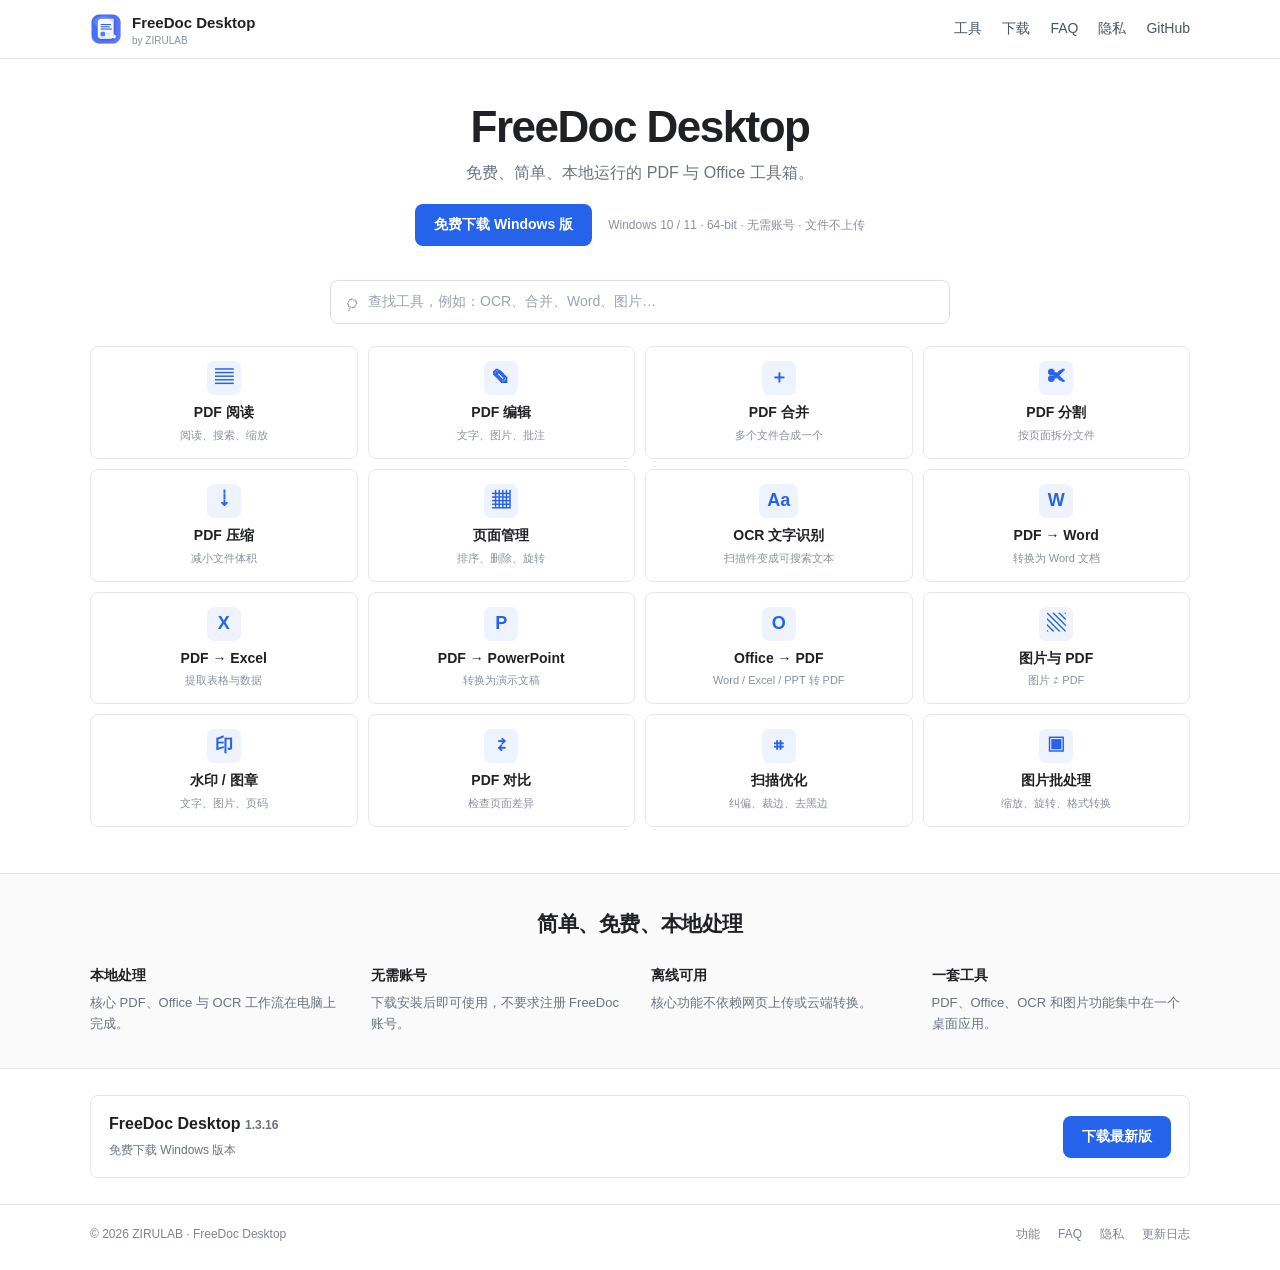
==== commit a4f859a2: "Update FreeDoc website to 1.3.16" ====
--- a/index.html
+++ b/index.html
@@ -1,4 +1,4 @@
-<!doctype html><html lang="zh-CN"><head><meta charset="utf-8"><meta name="viewport" content="width=device-width,initial-scale=1"><meta name="description" content="FreeDoc Desktop：免费、本地、离线的 Windows PDF 与 Office 工具箱。"><meta name="theme-color" content="#ffffff"><title>FreeDoc Desktop — 免费本地文档工具箱</title><link rel="icon" href="assets/img/logo.png"><link rel="stylesheet" href="assets/css/site.css"></head><body>
+<!doctype html><html lang="zh-CN"><head><meta charset="utf-8"><meta name="viewport" content="width=device-width,initial-scale=1"><meta name="description" content="FreeDoc Desktop：免费、本地、离线的 Windows PDF 与 Office 工具箱。"><meta name="theme-color" content="#ffffff"><title>FreeDoc Desktop — 免费本地文档工具箱</title><link rel="icon" href="assets/img/logo.png"><link rel="stylesheet" href="assets/css/site.css?v=1.3.16"></head><body>
 <nav class="nav"><div class="wrap nav-in"><a class="brand" href="./"><img src="assets/img/logo.png" alt="FreeDoc"><div>FreeDoc Desktop<small>by ZIRULAB</small></div></a><button class="menu-toggle" data-menu-toggle>菜单</button><div class="nav-links" data-mobile-menu><a href="#tools">工具</a><a href="download.html">下载</a><a href="faq.html">FAQ</a><a href="privacy.html">隐私</a><a data-release-url href="#">GitHub</a></div></div></nav>
 <main>
 <section class="simple-hero"><div class="wrap"><h1>FreeDoc Desktop</h1><p>免费、简单、本地运行的 PDF 与 Office 工具箱。</p><div class="hero-actions"><a class="btn primary" data-download-url href="#">免费下载 Windows 版</a><span>Windows 10 / 11 · 64-bit · 无需账号 · 文件不上传</span></div></div></section>
@@ -23,4 +23,4 @@
 <section class="info-section"><div class="wrap"><h2>简单、免费、本地处理</h2><div class="info-grid"><div><strong>本地处理</strong><p>核心 PDF、Office 与 OCR 工作流在电脑上完成。</p></div><div><strong>无需账号</strong><p>下载安装后即可使用，不要求注册 FreeDoc 账号。</p></div><div><strong>离线可用</strong><p>核心功能不依赖网页上传或云端转换。</p></div><div><strong>一套工具</strong><p>PDF、Office、OCR 和图片功能集中在一个桌面应用。</p></div></div></div></section>
 <section class="download-strip"><div class="wrap"><div><strong>FreeDoc Desktop <span data-version></span></strong><span>免费下载 Windows 版本</span></div><a class="btn primary" data-download-url href="#">下载最新版</a></div></section>
 </main>
-<footer class="footer"><div class="wrap footer-in"><div>© <span data-year></span> ZIRULAB · FreeDoc Desktop</div><div class="footer-links"><a href="features.html">功能</a><a href="faq.html">FAQ</a><a href="privacy.html">隐私</a><a href="changelog.html">更新日志</a></div></div></footer><script src="assets/js/config.js"></script><script src="assets/js/site.js"></script></body></html>
+<footer class="footer"><div class="wrap footer-in"><div>© <span data-year></span> ZIRULAB · FreeDoc Desktop</div><div class="footer-links"><a href="features.html">功能</a><a href="faq.html">FAQ</a><a href="privacy.html">隐私</a><a href="changelog.html">更新日志</a></div></div></footer><script src="assets/js/config.js?v=1.3.16"></script><script src="assets/js/site.js?v=1.3.16"></script></body></html>
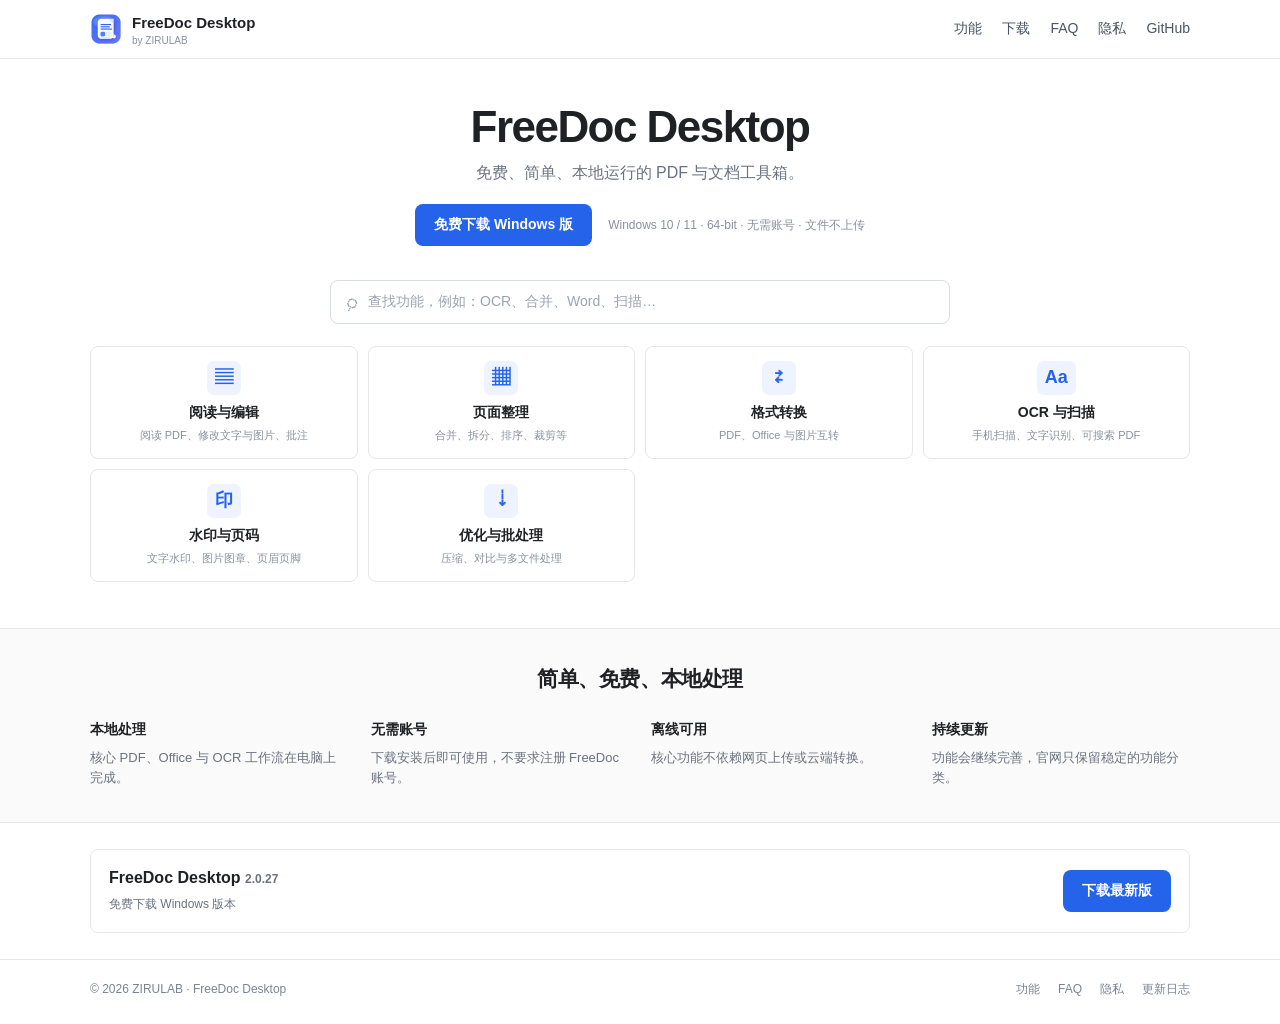
==== commit 3f4fa85b: "website.1.3.17" ====
--- a/index.html
+++ b/index.html
@@ -1,26 +1,16 @@
-<!doctype html><html lang="zh-CN"><head><meta charset="utf-8"><meta name="viewport" content="width=device-width,initial-scale=1"><meta name="description" content="FreeDoc Desktop：免费、本地、离线的 Windows PDF 与 Office 工具箱。"><meta name="theme-color" content="#ffffff"><title>FreeDoc Desktop — 免费本地文档工具箱</title><link rel="icon" href="assets/img/logo.png"><link rel="stylesheet" href="assets/css/site.css?v=1.3.16"></head><body>
-<nav class="nav"><div class="wrap nav-in"><a class="brand" href="./"><img src="assets/img/logo.png" alt="FreeDoc"><div>FreeDoc Desktop<small>by ZIRULAB</small></div></a><button class="menu-toggle" data-menu-toggle>菜单</button><div class="nav-links" data-mobile-menu><a href="#tools">工具</a><a href="download.html">下载</a><a href="faq.html">FAQ</a><a href="privacy.html">隐私</a><a data-release-url href="#">GitHub</a></div></div></nav>
+<!doctype html><html lang="zh-CN"><head><meta charset="utf-8"><meta name="viewport" content="width=device-width,initial-scale=1"><meta name="description" content="FreeDoc Desktop：免费、本地、离线的 Windows PDF 与 Office 工具箱。"><meta name="theme-color" content="#ffffff"><title>FreeDoc Desktop — 免费本地文档工具箱</title><link rel="icon" href="assets/img/logo.png"><link rel="stylesheet" href="assets/css/site.css"></head><body>
+<nav class="nav"><div class="wrap nav-in"><a class="brand" href="./"><img src="assets/img/logo.png" alt="FreeDoc"><div>FreeDoc Desktop<small>by ZIRULAB</small></div></a><button class="menu-toggle" data-menu-toggle>菜单</button><div class="nav-links" data-mobile-menu><a href="#tools">功能</a><a href="download.html">下载</a><a href="faq.html">FAQ</a><a href="privacy.html">隐私</a><a data-release-url href="#">GitHub</a></div></div></nav>
 <main>
-<section class="simple-hero"><div class="wrap"><h1>FreeDoc Desktop</h1><p>免费、简单、本地运行的 PDF 与 Office 工具箱。</p><div class="hero-actions"><a class="btn primary" data-download-url href="#">免费下载 Windows 版</a><span>Windows 10 / 11 · 64-bit · 无需账号 · 文件不上传</span></div></div></section>
-<section class="tools-section" id="tools"><div class="wrap"><div class="tool-search"><span>⌕</span><input id="toolSearch" type="search" placeholder="查找工具，例如：OCR、合并、Word、图片…" aria-label="查找工具"></div><div class="tool-grid" id="toolGrid">
-<a class="tool-card" href="features.html" data-tool="pdf 阅读 阅读器 预览"><div class="tool-icon">▤</div><strong>PDF 阅读</strong><small>阅读、搜索、缩放</small></a>
-<a class="tool-card" href="features.html" data-tool="pdf 编辑 文字 图片 批注"><div class="tool-icon">✎</div><strong>PDF 编辑</strong><small>文字、图片、批注</small></a>
-<a class="tool-card" href="features.html" data-tool="pdf 合并 merge"><div class="tool-icon">＋</div><strong>PDF 合并</strong><small>多个文件合成一个</small></a>
-<a class="tool-card" href="features.html" data-tool="pdf 分割 split"><div class="tool-icon">✂</div><strong>PDF 分割</strong><small>按页面拆分文件</small></a>
-<a class="tool-card" href="features.html" data-tool="pdf 压缩 compress"><div class="tool-icon">⇣</div><strong>PDF 压缩</strong><small>减小文件体积</small></a>
-<a class="tool-card" href="features.html" data-tool="页面 排序 删除 旋转 提取 裁剪"><div class="tool-icon">▦</div><strong>页面管理</strong><small>排序、删除、旋转</small></a>
-<a class="tool-card" href="features.html" data-tool="ocr 扫描 识别 中文 日文 英文"><div class="tool-icon">Aa</div><strong>OCR 文字识别</strong><small>扫描件变成可搜索文本</small></a>
-<a class="tool-card" href="features.html" data-tool="pdf word docx 转换"><div class="tool-icon">W</div><strong>PDF → Word</strong><small>转换为 Word 文档</small></a>
-<a class="tool-card" href="features.html" data-tool="pdf excel xlsx 表格 转换"><div class="tool-icon">X</div><strong>PDF → Excel</strong><small>提取表格与数据</small></a>
-<a class="tool-card" href="features.html" data-tool="pdf powerpoint ppt pptx 转换"><div class="tool-icon">P</div><strong>PDF → PowerPoint</strong><small>转换为演示文稿</small></a>
-<a class="tool-card" href="features.html" data-tool="office pdf word excel powerpoint 转换"><div class="tool-icon">O</div><strong>Office → PDF</strong><small>Word / Excel / PPT 转 PDF</small></a>
-<a class="tool-card" href="features.html" data-tool="图片 pdf image jpg png 转换"><div class="tool-icon">▧</div><strong>图片与 PDF</strong><small>图片 ⇄ PDF</small></a>
-<a class="tool-card" href="features.html" data-tool="水印 图章 页码 页眉 页脚 watermark"><div class="tool-icon">印</div><strong>水印 / 图章</strong><small>文字、图片、页码</small></a>
-<a class="tool-card" href="features.html" data-tool="pdf 对比 compare 差异"><div class="tool-icon">⇄</div><strong>PDF 对比</strong><small>检查页面差异</small></a>
-<a class="tool-card" href="features.html" data-tool="扫描 纠偏 裁边 黑边 优化"><div class="tool-icon">⌗</div><strong>扫描优化</strong><small>纠偏、裁边、去黑边</small></a>
-<a class="tool-card" href="features.html" data-tool="图片 批处理 缩放 旋转 格式"><div class="tool-icon">▣</div><strong>图片批处理</strong><small>缩放、旋转、格式转换</small></a>
-</div><p class="no-results" id="noResults" hidden>没有找到匹配的工具。</p></div></section>
-<section class="info-section"><div class="wrap"><h2>简单、免费、本地处理</h2><div class="info-grid"><div><strong>本地处理</strong><p>核心 PDF、Office 与 OCR 工作流在电脑上完成。</p></div><div><strong>无需账号</strong><p>下载安装后即可使用，不要求注册 FreeDoc 账号。</p></div><div><strong>离线可用</strong><p>核心功能不依赖网页上传或云端转换。</p></div><div><strong>一套工具</strong><p>PDF、Office、OCR 和图片功能集中在一个桌面应用。</p></div></div></div></section>
+<section class="simple-hero"><div class="wrap"><h1>FreeDoc Desktop</h1><p>免费、简单、本地运行的 PDF 与文档工具箱。</p><div class="hero-actions"><a class="btn primary" data-download-url href="#">免费下载 Windows 版</a><span>Windows 10 / 11 · 64-bit · 无需账号 · 文件不上传</span></div></div></section>
+<section class="tools-section" id="tools"><div class="wrap"><div class="tool-search"><span>⌕</span><input id="toolSearch" type="search" placeholder="查找功能，例如：OCR、合并、Word、扫描…" aria-label="查找功能"></div><div class="tool-grid" id="toolGrid">
+<a class="tool-card" href="features.html" data-tool="pdf 阅读 编辑 批注 文字 图片"><div class="tool-icon">▤</div><strong>阅读与编辑</strong><small>阅读 PDF、修改文字与图片、批注</small></a>
+<a class="tool-card" href="features.html" data-tool="页面 合并 拆分 排序 删除 旋转 提取 裁剪"><div class="tool-icon">▦</div><strong>页面整理</strong><small>合并、拆分、排序、裁剪等</small></a>
+<a class="tool-card" href="features.html" data-tool="office word excel powerpoint pdf 转换 图片"><div class="tool-icon">⇄</div><strong>格式转换</strong><small>PDF、Office 与图片互转</small></a>
+<a class="tool-card" href="features.html" data-tool="ocr 扫描 手机扫描 识别 中文 日文 英文 表格"><div class="tool-icon">Aa</div><strong>OCR 与扫描</strong><small>手机扫描、文字识别、可搜索 PDF</small></a>
+<a class="tool-card" href="features.html" data-tool="水印 图章 页码 页眉 页脚"><div class="tool-icon">印</div><strong>水印与页码</strong><small>文字水印、图片图章、页眉页脚</small></a>
+<a class="tool-card" href="features.html" data-tool="压缩 对比 图片批处理 批量处理"><div class="tool-icon">⇣</div><strong>优化与批处理</strong><small>压缩、对比与多文件处理</small></a>
+</div><p class="no-results" id="noResults" hidden>没有找到匹配的功能。</p></div></section>
+<section class="info-section"><div class="wrap"><h2>简单、免费、本地处理</h2><div class="info-grid"><div><strong>本地处理</strong><p>核心 PDF、Office 与 OCR 工作流在电脑上完成。</p></div><div><strong>无需账号</strong><p>下载安装后即可使用，不要求注册 FreeDoc 账号。</p></div><div><strong>离线可用</strong><p>核心功能不依赖网页上传或云端转换。</p></div><div><strong>持续更新</strong><p>功能会继续完善，官网只保留稳定的功能分类。</p></div></div></div></section>
 <section class="download-strip"><div class="wrap"><div><strong>FreeDoc Desktop <span data-version></span></strong><span>免费下载 Windows 版本</span></div><a class="btn primary" data-download-url href="#">下载最新版</a></div></section>
 </main>
-<footer class="footer"><div class="wrap footer-in"><div>© <span data-year></span> ZIRULAB · FreeDoc Desktop</div><div class="footer-links"><a href="features.html">功能</a><a href="faq.html">FAQ</a><a href="privacy.html">隐私</a><a href="changelog.html">更新日志</a></div></div></footer><script src="assets/js/config.js?v=1.3.16"></script><script src="assets/js/site.js?v=1.3.16"></script></body></html>
+<footer class="footer"><div class="wrap footer-in"><div>© <span data-year></span> ZIRULAB · FreeDoc Desktop</div><div class="footer-links"><a href="features.html">功能</a><a href="faq.html">FAQ</a><a href="privacy.html">隐私</a><a href="changelog.html">更新日志</a></div></div></footer><script src="assets/js/config.js"></script><script src="assets/js/site.js"></script></body></html>
